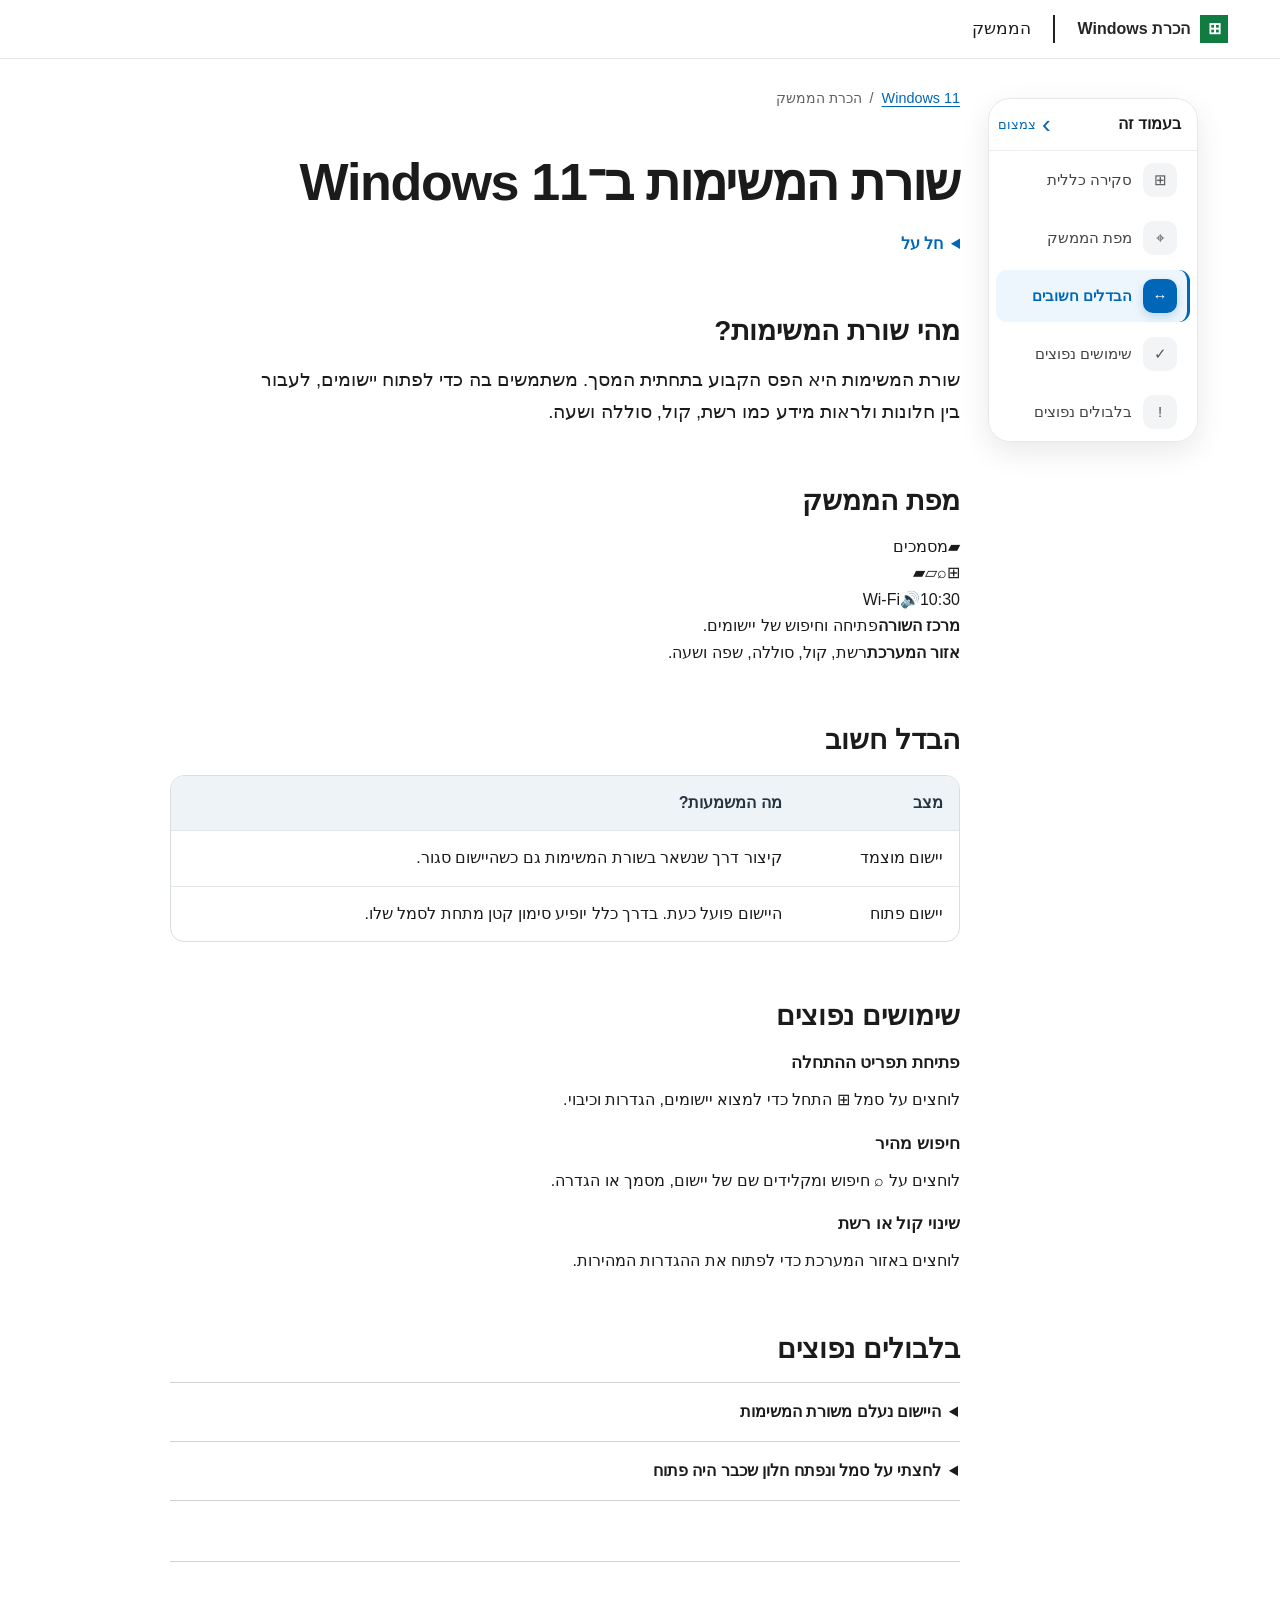
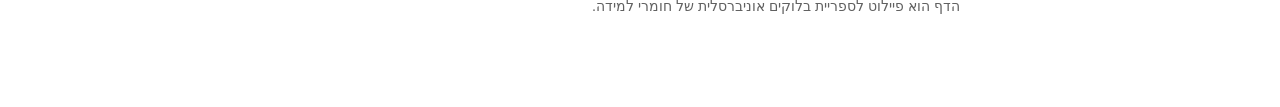
==== windows.html @ 1e99f25c "Add universal learning blocks and pilot pages" ====
<!doctype html>
<html lang="he" dir="rtl">
<head>
  <meta charset="utf-8"><meta name="viewport" content="width=device-width, initial-scale=1">
  <meta name="description" content="מדריך בעברית להכרת שורת המשימות ב־Windows 11">
  <title>שורת המשימות ב־Windows 11</title><link rel="stylesheet" href="assets/styles.css">
</head>
<body>
  <a class="skip-link" href="#main">דלגו לתוכן</a>
  <header class="site-header"><div class="header-inner"><a class="brand" href="./"><span class="brand-mark windows" aria-hidden="true">⊞</span><span>הכרת Windows</span></a><span class="section-name">הממשק</span></div></header>
  <div class="page-shell">
    <aside class="toc" id="page-toc" aria-label="תוכן העניינים"><div class="toc-heading"><p class="toc-title">בעמוד זה</p><button class="toc-toggle" type="button" aria-controls="page-toc" aria-expanded="true" title="צמצום תפריט התוכן"><span class="toggle-icon" aria-hidden="true">›</span><span class="toggle-label">צמצום</span></button></div><nav>
      <a class="active" href="#overview"><span class="toc-icon">⊞</span><span class="toc-text">סקירה כללית</span></a>
      <a href="#map"><span class="toc-icon">⌖</span><span class="toc-text">מפת הממשק</span></a>
      <a href="#distinctions"><span class="toc-icon">↔</span><span class="toc-text">הבדלים חשובים</span></a>
      <a href="#uses"><span class="toc-icon">✓</span><span class="toc-text">שימושים נפוצים</span></a>
      <a href="#problems"><span class="toc-icon">!</span><span class="toc-text">בלבולים נפוצים</span></a>
    </nav></aside>
    <main id="main" class="article">
      <nav class="breadcrumbs" aria-label="פירורי לחם"><a href="./">Windows 11</a><span>/</span><span>הכרת הממשק</span></nav>
      <h1>שורת המשימות ב־Windows 11</h1>
      <details class="applies-to"><summary>חל על</summary><p>Windows 11 בתצורת ברירת המחדל. מיקום הסמלים עשוי להשתנות לאחר התאמה אישית.</p></details>
      <section id="overview" data-block="lead"><h2>מהי שורת המשימות?</h2><p class="lead">שורת המשימות היא הפס הקבוע בתחתית המסך. משתמשים בה כדי לפתוח יישומים, לעבור בין חלונות ולראות מידע כמו רשת, קול, סוללה ושעה.</p></section>
      <section id="map" data-block="interface-map"><h2>מפת הממשק</h2><div class="interface-map"><div class="interface-screen" role="img" aria-label="הדמיה של שולחן העבודה ושורת המשימות ב־Windows 11"><div class="desktop-area"><div class="desktop-icon"><span class="desktop-icon-symbol">▰</span><span>מסמכים</span></div></div><div class="taskbar"><div></div><div class="taskbar-center"><span class="taskbar-icon">⊞</span><span class="taskbar-icon">⌕</span><span class="taskbar-icon">▱</span><span class="taskbar-icon">▰</span></div><div class="taskbar-system"><span>Wi‑Fi</span><span>🔊</span><span>10:30</span></div></div></div><div class="callout-grid"><div class="callout-card"><strong>מרכז השורה</strong>פתיחה וחיפוש של יישומים.</div><div class="callout-card"><strong>אזור המערכת</strong>רשת, קול, סוללה, שפה ושעה.</div></div></div></section>
      <section id="distinctions" data-block="distinction"><h2>הבדל חשוב</h2><div class="info-table table-wrap"><table><thead><tr><th>מצב</th><th>מה המשמעות?</th></tr></thead><tbody><tr><td>יישום מוצמד</td><td>קיצור דרך שנשאר בשורת המשימות גם כשהיישום סגור.</td></tr><tr><td>יישום פתוח</td><td>היישום פועל כעת. בדרך כלל יופיע סימון קטן מתחת לסמל שלו.</td></tr></tbody></table></div></section>
      <section id="uses" data-block="common-uses"><h2>שימושים נפוצים</h2><div class="step-list"><article class="step-card"><div><h3>פתיחת תפריט ההתחלה</h3><p>לוחצים על סמל <span class="ui-token">⊞ התחל</span> כדי למצוא יישומים, הגדרות וכיבוי.</p></div></article><article class="step-card"><div><h3>חיפוש מהיר</h3><p>לוחצים על <span class="ui-token">⌕ חיפוש</span> ומקלידים שם של יישום, מסמך או הגדרה.</p></div></article><article class="step-card"><div><h3>שינוי קול או רשת</h3><p>לוחצים באזור המערכת כדי לפתוח את ההגדרות המהירות.</p></div></article></div></section>
      <section id="problems" data-block="troubleshooting"><h2>בלבולים נפוצים</h2><div class="accordion"><details><summary>היישום נעלם משורת המשימות</summary><p>כנראה שהוא היה פתוח אך לא מוצמד. פותחים אותו שוב ובוחרים “הצמד לשורת המשימות”.</p></details><details><summary>לחצתי על סמל ונפתח חלון שכבר היה פתוח</summary><p>הסמל משמש גם לפתיחת היישום וגם למעבר לחלון קיים. חפשו את הסימון שמתחת לסמל.</p></details></div></section>
      <footer class="article-footer"><p>הדף הוא פיילוט לספריית בלוקים אוניברסלית של חומרי למידה.</p></footer>
    </main>
  </div><script src="assets/main.js"></script>
</body></html>
---- assets/styles.css ----
:root {
  --blue: #0067b8;
  --blue-dark: #004e8c;
  --green: #107c41;
  --text: #1b1b1b;
  --muted: #616161;
  --line: #d1d1d1;
  --soft: #f5f5f5;
  --tip: #f0f8f4;
  --white: #fff;
  font-family: "Segoe UI", Arial, sans-serif;
  color: var(--text);
  background: var(--white);
  scroll-behavior: smooth;
}

* { box-sizing: border-box; }
body { margin: 0; font-size: 1rem; line-height: 1.65; }
body, .site-header, .page-shell, .article { direction: rtl; text-align: right; }
a { color: var(--blue); text-underline-offset: .18em; }
button, summary { font: inherit; }
code { font-family: Consolas, "Courier New", monospace; }

.skip-link { position: absolute; top: -4rem; right: 1rem; z-index: 20; padding: .6rem 1rem; background: #fff; border: 2px solid var(--blue); }
.skip-link:focus { top: 1rem; }

.site-header { border-bottom: 1px solid #e5e5e5; background: #fff; }
.header-inner { max-width: 1240px; height: 58px; margin: auto; padding: 0 32px; display: flex; align-items: center; gap: 22px; }
.brand { display: flex; align-items: center; gap: 10px; color: #262626; font-weight: 600; text-decoration: none; }
.brand-mark { width: 28px; height: 28px; display: grid; place-items: center; color: white; background: var(--green); font-weight: 700; }
.section-name { padding-inline-start: 22px; border-inline-start: 2px solid #222; font-size: 1.05rem; }

.page-shell { max-width: 1180px; margin: auto; padding: 0 32px 72px; }
.article { width: min(790px, calc(100% - 238px)); margin-inline-start: 238px; margin-inline-end: auto; transition: width .22s ease, margin .22s ease; }
.toc { position: fixed; z-index: 10; top: 98px; inset-inline-start: max(24px, calc((100vw - 1180px) / 2 + 32px)); width: 210px; max-height: calc(100vh - 122px); overflow-y: auto; background: rgba(255,255,255,.98); border: 1px solid #e7e7e7; border-radius: 22px; box-shadow: 0 10px 30px rgba(0,0,0,.09); transition: width .22s ease, box-shadow .22s ease; }
.toc-heading { min-height: 52px; display: flex; align-items: center; justify-content: space-between; gap: 8px; border-bottom: 1px solid #ededed; }
.toc-title { margin: 0; padding-inline-start: 16px; font-weight: 600; white-space: nowrap; }
.toc-toggle { min-width: 46px; min-height: 46px; padding: 0 9px; display: flex; align-items: center; justify-content: center; gap: 6px; color: var(--blue); background: transparent; border: 0; cursor: pointer; }
.toggle-icon { font-size: 1.65rem; line-height: 1; transition: transform .22s ease; }
.toggle-label { font-size: .82rem; }
.toc nav { display: flex; flex-direction: column; }
.toc a { min-height: 46px; margin: 3px 7px; padding: 9px 10px; display: flex; align-items: center; gap: 11px; color: #444; border-inline-start: 3px solid transparent; border-radius: 11px; text-decoration: none; font-size: .93rem; white-space: nowrap; }
.toc-icon { width: 34px; height: 34px; flex: 0 0 34px; display: grid; place-items: center; color: #555; background: #f2f4f6; border-radius: 10px; }
.toc-icon svg { width: 21px; height: 21px; fill: none; stroke: currentColor; stroke-width: 1.8; stroke-linecap: round; stroke-linejoin: round; }
.toc a:hover { color: var(--blue); background: #f5f8fb; }
.toc a.active { color: var(--blue); background: #edf6fc; border-inline-start-color: var(--blue); font-weight: 600; }
.toc a.active .toc-icon { color: var(--blue); }
.toc a.active .toc-icon { color: #fff; background: var(--blue); box-shadow: 0 4px 10px rgba(0,103,184,.22); }

body.toc-collapsed .toc { width: 66px; border-radius: 20px; box-shadow: 0 8px 24px rgba(0,0,0,.09); }
body.toc-collapsed .toc-title,
body.toc-collapsed .toggle-label,
body.toc-collapsed .toc-text { display: none; }
body.toc-collapsed .toc-heading { justify-content: center; }
body.toc-collapsed .toggle-icon { transform: rotate(180deg); }
body.toc-collapsed .toc a { justify-content: center; margin-inline: 7px; padding-inline: 0; }
body.toc-collapsed .article { width: min(870px, calc(100% - 82px)); margin-inline-start: 82px; margin-inline-end: auto; }

.article { min-width: 0; }
.breadcrumbs { display: flex; gap: 8px; margin: 28px 0 42px; color: var(--muted); font-size: .9rem; }
h1 { margin: 0 0 18px; font-size: clamp(2.2rem, 5vw, 3.25rem); line-height: 1.15; font-weight: 600; letter-spacing: -.025em; }
h2 { margin: 3.5rem 0 1rem; font-size: 1.75rem; line-height: 1.25; font-weight: 600; }
h3 { margin: 0 0 .2rem; font-size: 1.05rem; }
p { margin: .65rem 0 1rem; }
.lead { max-width: 720px; font-size: 1.16rem; line-height: 1.7; }

.applies-to { width: fit-content; margin: 0 0 32px; color: var(--muted); }
.applies-to summary { color: var(--blue); cursor: pointer; font-weight: 600; }
.applies-to p { margin: 8px 0 0; padding: 10px 16px; background: var(--soft); border-inline-start: 3px solid var(--blue); }

.example-strip { margin: 28px 0; padding: 22px 24px; display: grid; grid-template-columns: minmax(190px, auto) 1fr auto; align-items: center; gap: 24px; background: var(--soft); border-top: 4px solid var(--green); }
.example-strip p { margin: 0; }
.example-label { display: block; color: var(--muted); font-size: .82rem; }
.example-strip code { font-size: 1.12rem; font-weight: 600; }
.copy-button { padding: 7px 14px; color: var(--blue); background: #fff; border: 1px solid var(--blue); cursor: pointer; }
.copy-button:hover, .copy-button:focus-visible { color: #fff; background: var(--blue); }

.syntax-box { margin: 16px 0 22px; padding: 18px 22px; overflow-x: auto; color: #fff; background: #243441; font-size: 1.05rem; }
.table-wrap { margin: 18px 0 30px; overflow-x: auto; }
table { width: 100%; direction: rtl; border-collapse: collapse; text-align: right; }
thead, tbody, tr, th, td { direction: rtl; text-align: right; }
th, td { padding: 14px 16px; border: 1px solid var(--line); vertical-align: top; }
th { background: #f2f2f2; font-weight: 600; }

.excel-demo { max-width: 680px; margin: 24px 0 34px auto; overflow: hidden; direction: rtl; border: 1px solid #9b9b9b; border-radius: 4px; box-shadow: 0 7px 20px rgba(0,0,0,.12); font-family: Calibri, "Segoe UI", sans-serif; }
.excel-titlebar { min-height: 35px; padding: 5px 12px; display: flex; align-items: center; gap: 10px; color: #fff; background: #217346; font-size: .9rem; }
.excel-app { width: 24px; height: 24px; display: grid; place-items: center; background: #185c37; font-weight: 700; }
.excel-ribbon { min-height: 38px; padding: 7px 54px 6px 12px; display: flex; gap: 28px; color: #333; background: #fff; border-bottom: 1px solid #c8c8c8; font-size: .83rem; }
.formula-row { display: grid; grid-template-columns: 68px 1fr; direction: rtl; border-bottom: 1px solid #b8b8b8; background: #fafafa; }
.name-box { min-height: 36px; padding: 7px 8px; display: grid; place-items: center; border-inline-end: 1px solid #b8b8b8; font-size: .84rem; }
.formula-bar { min-height: 36px; padding: 6px 12px; display: flex; align-items: center; gap: 14px; direction: ltr; }
.formula-bar span { color: var(--muted); font-style: italic; }
.sheet { display: grid; grid-template-columns: 42px repeat(3, minmax(112px, 1fr)); direction: rtl; background: white; }
.corner, .col-head, .row-head, .cell { min-height: 34px; padding: 5px 10px; border-inline-end: 1px solid #d7d7d7; border-bottom: 1px solid #d7d7d7; }
.corner, .col-head, .row-head { display: grid; place-items: center; padding: 4px; background: #e9e9e9; color: #444; font-size: .82rem; }
.cell { direction: rtl; text-align: right; background: #fff; }
.cell.heading { direction: rtl; font-weight: 600; }
.cell.selected { position: relative; z-index: 1; padding: 4px 9px; border: 2px solid var(--green); font-weight: 600; }
.cell.selected::after { content: ""; position: absolute; left: -4px; bottom: -4px; width: 6px; height: 6px; background: var(--green); }
.active-row { color: #fff; background: var(--green); }

.info-table table { overflow: hidden; border-collapse: separate; border-spacing: 0; border: 1px solid #d8dee3; border-radius: 14px; }
.info-table th, .info-table td { border: 0; border-bottom: 1px solid #e2e6e9; }
.info-table th { color: #243441; background: #eef3f7; }
.info-table tbody tr:last-child td { border-bottom: 0; }
.info-table tbody tr:hover td { background: #f8fafb; }

.tip { margin: 14px 0; padding: 18px 20px; display: grid; grid-template-columns: 28px 1fr; gap: 12px; background: var(--tip); border-inline-start: 4px solid var(--green); }
.tip > span { color: var(--green); font-weight: 700; }
.tip p { margin: 0; }

.accordion { border-top: 1px solid var(--line); }
.accordion details { border-bottom: 1px solid var(--line); }
.accordion summary { padding: 16px 2px; cursor: pointer; font-weight: 600; }
.accordion summary:hover { color: var(--blue); }
.accordion details p { padding: 0 22px 14px; }
.article-footer { margin-top: 60px; padding-top: 22px; color: var(--muted); border-top: 1px solid var(--line); font-size: .9rem; }

:focus-visible { outline: 3px solid #ffb900; outline-offset: 2px; }

@media (max-width: 880px) {
  .header-inner, .page-shell { padding-inline: 20px; }
  .toc { top: 76px; inset-inline-start: 12px; width: min(280px, calc(100vw - 24px)); max-height: calc(100vh - 92px); border: 1px solid var(--line); box-shadow: 0 8px 28px rgba(0,0,0,.12); }
  .article { width: calc(100% - 76px); margin-inline-start: 76px; margin-inline-end: auto; }
  body.toc-collapsed .toc { width: 54px; }
  body.toc-collapsed .article { width: calc(100% - 70px); margin-inline-start: 70px; margin-inline-end: auto; }
  .breadcrumbs { margin-bottom: 30px; }
}

@media (max-width: 560px) {
  .header-inner { height: 54px; padding-inline: 16px; }
  .section-name { display: none; }
  .page-shell { padding-inline: 16px; }
  .toc { inset-inline-start: 8px; }
  .article, body.toc-collapsed .article { width: calc(100% - 58px); margin-inline-start: 58px; margin-inline-end: auto; }
  .example-strip { grid-template-columns: 1fr; gap: 10px; padding: 18px; }
  .copy-button { width: fit-content; }
  h1 { font-size: 2.1rem; }
  h2 { margin-top: 2.8rem; font-size: 1.5rem; }
  th, td { min-width: 135px; padding: 11px 12px; }
}

@media print {
  .site-header, .toc, .copy-button, .skip-link { display: none; }
  .page-shell { display: block; max-width: 800px; padding: 0; }
  .breadcrumbs { margin-top: 0; }
  body { font-size: 11pt; }
  h2 { break-after: avoid; }
  table, .tip, .excel-demo { break-inside: avoid; }
}
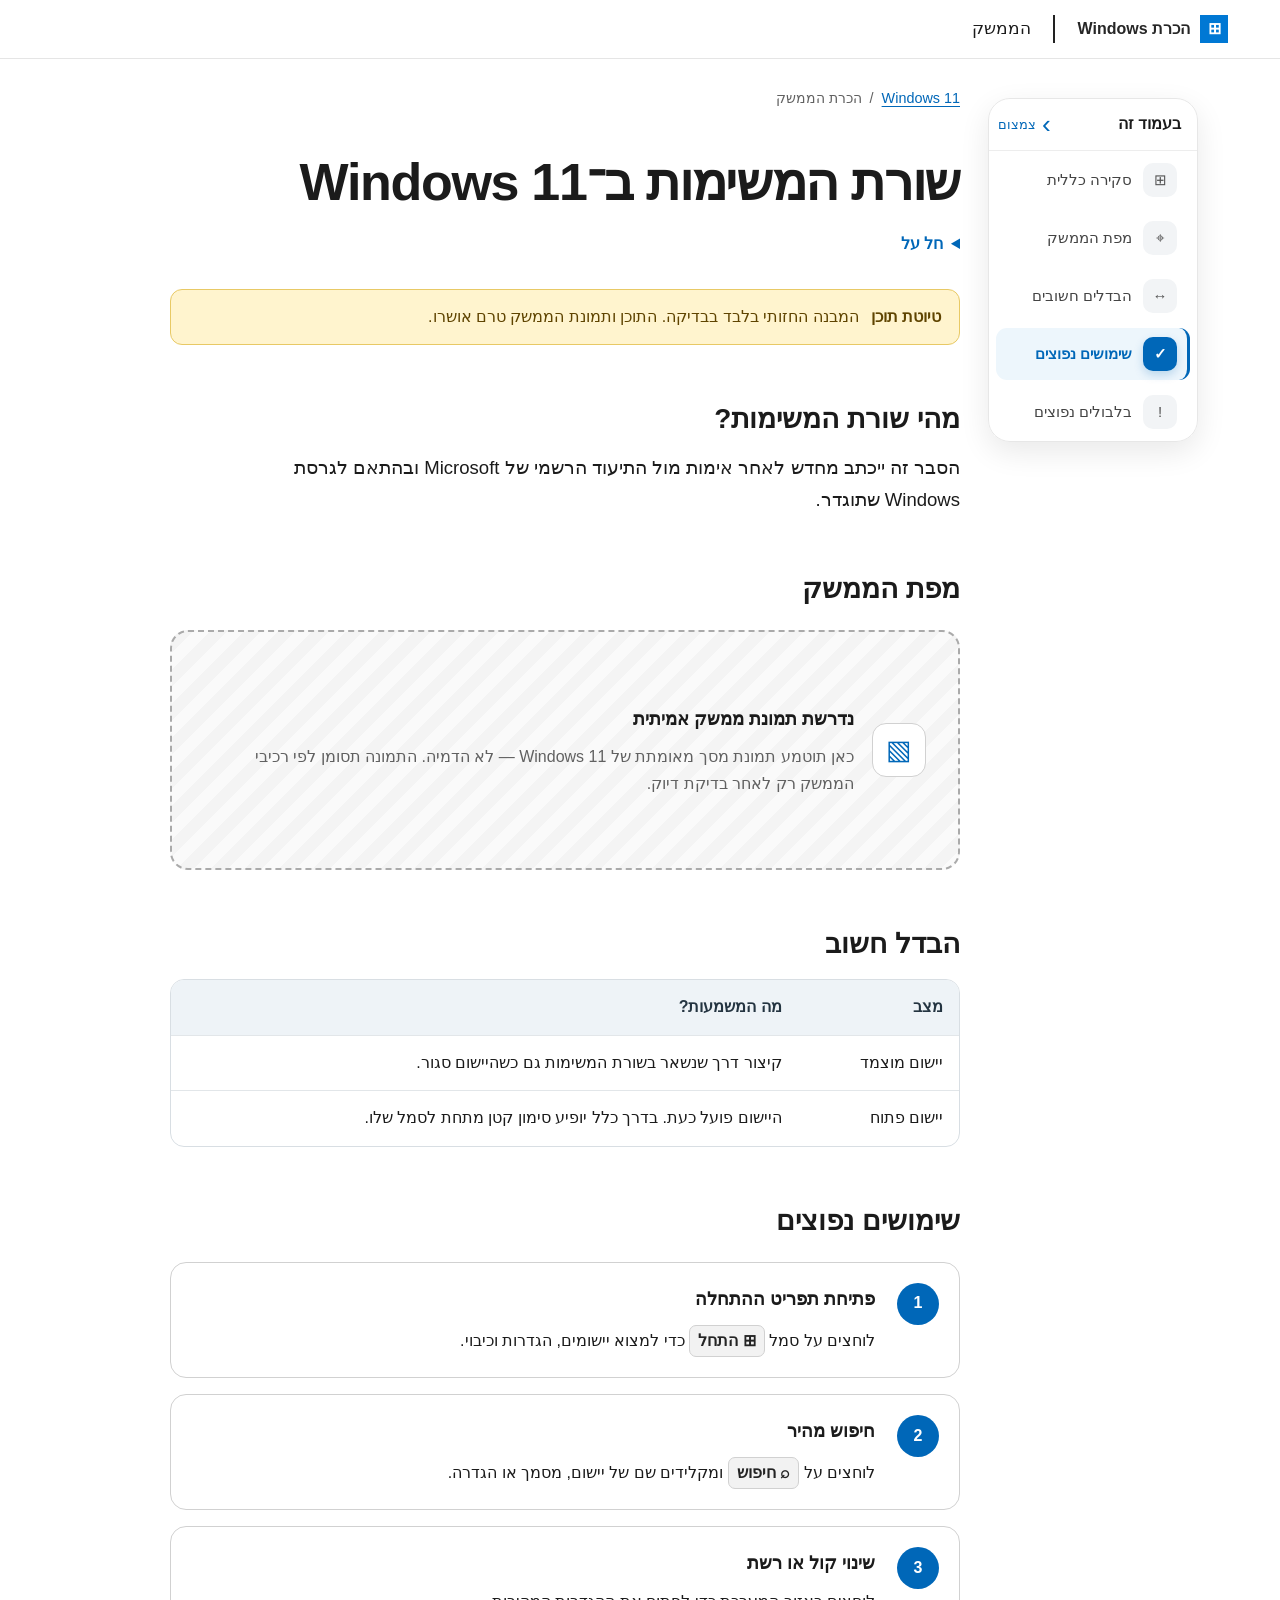
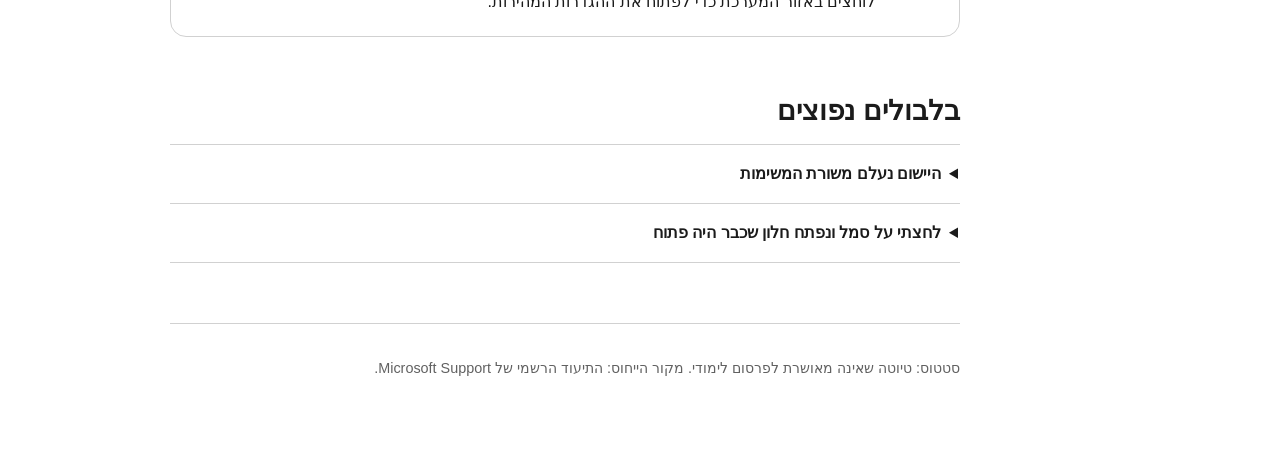
==== commit f4a278ff: "Mark Windows guide as unverified and require real screenshot" ====
--- a/windows.html
+++ b/windows.html
@@ -20,12 +20,13 @@
       <nav class="breadcrumbs" aria-label="פירורי לחם"><a href="./">Windows 11</a><span>/</span><span>הכרת הממשק</span></nav>
       <h1>שורת המשימות ב־Windows 11</h1>
       <details class="applies-to"><summary>חל על</summary><p>Windows 11 בתצורת ברירת המחדל. מיקום הסמלים עשוי להשתנות לאחר התאמה אישית.</p></details>
-      <section id="overview" data-block="lead"><h2>מהי שורת המשימות?</h2><p class="lead">שורת המשימות היא הפס הקבוע בתחתית המסך. משתמשים בה כדי לפתוח יישומים, לעבור בין חלונות ולראות מידע כמו רשת, קול, סוללה ושעה.</p></section>
-      <section id="map" data-block="interface-map"><h2>מפת הממשק</h2><div class="interface-map"><div class="interface-screen" role="img" aria-label="הדמיה של שולחן העבודה ושורת המשימות ב־Windows 11"><div class="desktop-area"><div class="desktop-icon"><span class="desktop-icon-symbol">▰</span><span>מסמכים</span></div></div><div class="taskbar"><div></div><div class="taskbar-center"><span class="taskbar-icon">⊞</span><span class="taskbar-icon">⌕</span><span class="taskbar-icon">▱</span><span class="taskbar-icon">▰</span></div><div class="taskbar-system"><span>Wi‑Fi</span><span>🔊</span><span>10:30</span></div></div></div><div class="callout-grid"><div class="callout-card"><strong>מרכז השורה</strong>פתיחה וחיפוש של יישומים.</div><div class="callout-card"><strong>אזור המערכת</strong>רשת, קול, סוללה, שפה ושעה.</div></div></div></section>
+      <div class="draft-banner" role="status"><strong>טיוטת תוכן</strong><span>המבנה החזותי בלבד בבדיקה. התוכן ותמונת הממשק טרם אושרו.</span></div>
+      <section id="overview" data-block="lead"><h2>מהי שורת המשימות?</h2><p class="lead">הסבר זה ייכתב מחדש לאחר אימות מול התיעוד הרשמי של Microsoft ובהתאם לגרסת Windows שתוגדר.</p></section>
+      <section id="map" data-block="interface-map"><h2>מפת הממשק</h2><div class="image-needed" role="note"><span aria-hidden="true">▧</span><div><strong>נדרשת תמונת ממשק אמיתית</strong><p>כאן תוטמע תמונת מסך מאומתת של Windows 11 — לא הדמיה. התמונה תסומן לפי רכיבי הממשק רק לאחר בדיקת דיוק.</p></div></div></section>
       <section id="distinctions" data-block="distinction"><h2>הבדל חשוב</h2><div class="info-table table-wrap"><table><thead><tr><th>מצב</th><th>מה המשמעות?</th></tr></thead><tbody><tr><td>יישום מוצמד</td><td>קיצור דרך שנשאר בשורת המשימות גם כשהיישום סגור.</td></tr><tr><td>יישום פתוח</td><td>היישום פועל כעת. בדרך כלל יופיע סימון קטן מתחת לסמל שלו.</td></tr></tbody></table></div></section>
       <section id="uses" data-block="common-uses"><h2>שימושים נפוצים</h2><div class="step-list"><article class="step-card"><div><h3>פתיחת תפריט ההתחלה</h3><p>לוחצים על סמל <span class="ui-token">⊞ התחל</span> כדי למצוא יישומים, הגדרות וכיבוי.</p></div></article><article class="step-card"><div><h3>חיפוש מהיר</h3><p>לוחצים על <span class="ui-token">⌕ חיפוש</span> ומקלידים שם של יישום, מסמך או הגדרה.</p></div></article><article class="step-card"><div><h3>שינוי קול או רשת</h3><p>לוחצים באזור המערכת כדי לפתוח את ההגדרות המהירות.</p></div></article></div></section>
       <section id="problems" data-block="troubleshooting"><h2>בלבולים נפוצים</h2><div class="accordion"><details><summary>היישום נעלם משורת המשימות</summary><p>כנראה שהוא היה פתוח אך לא מוצמד. פותחים אותו שוב ובוחרים “הצמד לשורת המשימות”.</p></details><details><summary>לחצתי על סמל ונפתח חלון שכבר היה פתוח</summary><p>הסמל משמש גם לפתיחת היישום וגם למעבר לחלון קיים. חפשו את הסימון שמתחת לסמל.</p></details></div></section>
-      <footer class="article-footer"><p>הדף הוא פיילוט לספריית בלוקים אוניברסלית של חומרי למידה.</p></footer>
+      <footer class="article-footer"><p>סטטוס: טיוטה שאינה מאושרת לפרסום לימודי. מקור הייחוס: התיעוד הרשמי של Microsoft Support.</p></footer>
     </main>
   </div><script src="assets/main.js"></script>
 </body></html>
--- a/assets/styles.css
+++ b/assets/styles.css
@@ -8,6 +8,8 @@
   --soft: #f5f5f5;
   --tip: #f0f8f4;
   --white: #fff;
+  --gmail: #c5221f;
+  --windows: #0078d4;
   font-family: "Segoe UI", Arial, sans-serif;
   color: var(--text);
   background: var(--white);
@@ -28,6 +30,8 @@
 .header-inner { max-width: 1240px; height: 58px; margin: auto; padding: 0 32px; display: flex; align-items: center; gap: 22px; }
 .brand { display: flex; align-items: center; gap: 10px; color: #262626; font-weight: 600; text-decoration: none; }
 .brand-mark { width: 28px; height: 28px; display: grid; place-items: center; color: white; background: var(--green); font-weight: 700; }
+.brand-mark.gmail { background: var(--gmail); }
+.brand-mark.windows { background: var(--windows); }
 .section-name { padding-inline-start: 22px; border-inline-start: 2px solid #222; font-size: 1.05rem; }
 
 .page-shell { max-width: 1180px; margin: auto; padding: 0 32px 72px; }
@@ -116,6 +120,95 @@
 .accordion details p { padding: 0 22px 14px; }
 .article-footer { margin-top: 60px; padding-top: 22px; color: var(--muted); border-top: 1px solid var(--line); font-size: .9rem; }
 
+.step-list { display: grid; gap: 16px; margin: 24px 0 34px; counter-reset: steps; }
+.step-card { position: relative; display: grid; grid-template-columns: 48px 1fr; gap: 16px; padding: 20px; border: 1px solid var(--line); border-radius: 16px; background: var(--white); }
+.step-card::before { counter-increment: steps; content: counter(steps); width: 42px; height: 42px; display: grid; place-items: center; color: #fff; background: var(--blue); border-radius: 50%; font-weight: 700; }
+.step-card h3 { margin-top: 2px; font-size: 1.12rem; }
+.step-card p { margin-bottom: 0; }
+.ui-token { display: inline-flex; align-items: center; gap: 7px; padding: 2px 8px; color: #242424; background: #f2f2f2; border: 1px solid #d1d1d1; border-radius: 7px; font-weight: 600; white-space: nowrap; }
+.ui-token svg { width: 18px; height: 18px; fill: none; stroke: currentColor; stroke-width: 1.8; stroke-linecap: round; stroke-linejoin: round; }
+
+.interface-map { margin: 24px 0 34px; padding: 18px; border: 1px solid #d6dce1; border-radius: 18px; background: #f7f9fb; }
+.interface-screen { min-height: 360px; display: grid; grid-template-rows: 1fr 52px; overflow: hidden; border: 1px solid #aab4bd; border-radius: 12px; background: linear-gradient(145deg,#d9efff,#f5fbff 52%,#cfe4f6); box-shadow: 0 10px 26px rgba(0,0,0,.11); }
+.desktop-area { position: relative; padding: 22px; }
+.desktop-icon { width: 62px; display: grid; justify-items: center; gap: 5px; color: #17324a; font-size: .75rem; text-align: center; }
+.desktop-icon-symbol { width: 42px; height: 42px; display: grid; place-items: center; color: #fff; background: #f2b84b; border-radius: 8px; box-shadow: 0 3px 8px rgba(0,0,0,.13); font-size: 1.25rem; }
+.taskbar { display: grid; grid-template-columns: 1fr auto 1fr; align-items: center; padding: 0 14px; direction: ltr; background: rgba(249,252,255,.92); border-top: 1px solid rgba(120,140,155,.28); backdrop-filter: blur(12px); }
+.taskbar-center { display: flex; gap: 8px; }
+.taskbar-icon { width: 36px; height: 36px; display: grid; place-items: center; border-radius: 8px; color: #18415f; background: rgba(255,255,255,.65); border: 1px solid rgba(0,0,0,.05); font-weight: 700; }
+.taskbar-system { justify-self: end; display: flex; align-items: center; gap: 10px; font-size: .78rem; }
+.callout-grid { display: grid; grid-template-columns: repeat(2,minmax(0,1fr)); gap: 12px; margin-top: 16px; }
+.callout-card { padding: 14px 16px; border-radius: 12px; background: #fff; border: 1px solid #dce2e7; }
+.callout-card strong { display: block; margin-bottom: 3px; color: var(--blue-dark); }
+
+.notice { margin: 18px 0; padding: 18px 20px; display: grid; grid-template-columns: 28px 1fr; gap: 12px; border-radius: 14px; background: #fff8e1; border-inline-start: 4px solid #c99700; }
+.notice-icon { font-weight: 800; color: #8a6500; }
+.draft-banner { margin: 0 0 28px; padding: 14px 18px; display: flex; align-items: center; gap: 12px; color: #5f4400; background: #fff4ce; border: 1px solid #e8c965; border-radius: 12px; }
+.draft-banner strong { flex: 0 0 auto; }
+.image-needed { min-height: 240px; margin: 24px 0 34px; padding: 32px; display: grid; grid-template-columns: 54px 1fr; align-items: center; gap: 18px; color: var(--muted); background: repeating-linear-gradient(-45deg,#fafafa,#fafafa 12px,#f4f4f4 12px,#f4f4f4 24px); border: 2px dashed #aaa; border-radius: 18px; }
+.image-needed > span { width: 54px; height: 54px; display: grid; place-items: center; color: var(--blue); background: #fff; border: 1px solid var(--line); border-radius: 14px; font-size: 1.7rem; }
+.image-needed strong { display: block; color: var(--text); font-size: 1.15rem; }
+.image-needed p { margin-bottom: 0; }
+
+/* Internal component catalog */
+.catalog-page { color: #242424; background: #f5f7fa; }
+.catalog-header { max-width: 1180px; margin: 0 auto; padding: 64px 32px 34px; display: flex; justify-content: space-between; align-items: end; gap: 24px; }
+.catalog-header h1 { margin: 6px 0 8px; font-size: clamp(2.25rem,5vw,3.8rem); }
+.catalog-header p { margin: 0; color: #616161; font-size: 1.1rem; }
+.catalog-kicker, .component-label, .source-label { color: #0f6cbd; font-size: .78rem; font-weight: 700; letter-spacing: .04em; }
+.catalog-main { max-width: 1180px; margin: 0 auto 80px; padding: 0 32px; }
+.catalog-nav { position: sticky; top: 12px; z-index: 5; margin-bottom: 24px; padding: 8px; display: flex; gap: 4px; overflow-x: auto; background: rgba(255,255,255,.9); border: 1px solid #e2e5e9; border-radius: 16px; box-shadow: 0 8px 24px rgba(0,0,0,.06); backdrop-filter: blur(12px); }
+.catalog-nav a { padding: 9px 15px; color: #424242; border-radius: 10px; text-decoration: none; white-space: nowrap; }
+.catalog-nav a:hover { color: #0f6cbd; background: #eef6fc; }
+.catalog-section { margin: 22px 0; padding: 34px; background: #fff; border: 1px solid #e2e5e9; border-radius: 24px; box-shadow: 0 14px 38px rgba(31,41,55,.05); }
+.section-intro { display: flex; gap: 16px; align-items: start; margin-bottom: 30px; }
+.section-intro > span { width: 42px; height: 42px; display: grid; place-items: center; color: #0f6cbd; background: #eef6fc; border-radius: 12px; font-weight: 700; }
+.section-intro h2 { margin: 0 0 4px; font-size: 1.7rem; }
+.section-intro p { margin: 0; color: #616161; }
+.token-grid { display: grid; grid-template-columns: 1.25fr 1fr 1fr; gap: 16px; }
+.token-card, .component-stage { padding: 22px; border: 1px solid #e1e4e8; border-radius: 18px; }
+.token-card h3 { margin-bottom: 16px; }
+.type-spec { margin: 0; }
+.type-spec > div { padding: 9px 0; display: flex; justify-content: space-between; align-items: baseline; gap: 16px; border-bottom: 1px solid #eee; }
+.type-spec > div:last-child { border: 0; }
+.type-spec dt, .type-spec dd { margin: 0; }
+.type-spec dd { color: #616161; direction: ltr; font-size: .82rem; }
+.type-title { font-size: 26pt; line-height: 1.08; font-weight: 700; }
+.type-lead { font-size: 11.5pt; line-height: 1.32; }
+.type-h2 { font-size: 18pt; line-height: 1.12; font-weight: 700; }
+.type-h3 { font-size: 14.5pt; line-height: 1.18; font-weight: 600; }
+.swatches { display: grid; gap: 10px; }
+.swatches > div { display: flex; align-items: center; gap: 12px; }
+.swatches i { width: 42px; height: 42px; flex: 0 0 auto; background: var(--swatch); border: 1px solid #d1d1d1; border-radius: 12px; }
+.swatches code { color: #616161; font-size: .76rem; }
+.spacing-list { display: grid; gap: 9px; }
+.spacing-list span { min-height: 28px; padding-inline-start: calc(var(--space) * 2); display: flex; align-items: center; border-inline-start: var(--space) solid #0f6cbd; background: #f5f5f5; font-size: .83rem; }
+.microcopy { color: #616161; font-size: .8rem; }
+.component-stage { margin-top: 14px; }
+.component-stage > .lead { margin-bottom: 0; }
+.component-label { margin: 0 0 15px; direction: ltr; text-align: left; }
+.image-role-grid { display: grid; grid-template-columns: repeat(12,1fr); align-items: end; gap: 16px; }
+.image-role { margin: 0; }
+.image-role.wide { grid-column: span 7; }.image-role.medium { grid-column: span 5; }.image-role.square { grid-column: span 4; }.image-role.portrait { grid-column: span 3; }.image-role.small { grid-column: span 5; }
+.ratio-box { display: grid; place-items: center; aspect-ratio: var(--ratio); min-height: 90px; color: #31546f; background: linear-gradient(135deg,#eef6fc,#dceefb); border: 1px solid #b9d8ee; border-radius: 14px; }
+.wide .ratio-box { --ratio:2.37/1; }.medium .ratio-box { --ratio:1.8/1; }.square .ratio-box { --ratio:1/1; }.portrait .ratio-box { --ratio:7/10; }.small .ratio-box { --ratio:1.45/1; }
+.image-role figcaption { padding: 9px 3px 0; display: flex; justify-content: space-between; gap: 8px; color: #616161; font-size: .78rem; }
+.image-role figcaption strong { color: #242424; }
+.image-rule { margin-top: 22px; padding: 18px 20px; background: #fff4ce; border-inline-start: 4px solid #c99700; border-radius: 14px; }
+.image-rule p { margin-bottom: 0; }
+.status-row { display: flex; flex-wrap: wrap; gap: 10px; margin-bottom: 20px; }
+.status-pill { padding: 7px 12px; display: inline-flex; align-items: center; width: fit-content; border-radius: 999px; font-size: .82rem; font-weight: 700; }
+.status-pill.draft { color: #5f4400; background: #fff4ce; }.status-pill.review { color: #004e8c; background: #deecf9; }.status-pill.verified { color: #0b5a32; background: #dff6dd; }.status-pill.approved { color: #fff; background: #107c41; }
+.source-card { padding: 18px 20px; display: flex; justify-content: space-between; align-items: center; gap: 18px; background: #f5f5f5; border-radius: 16px; }
+.source-card p { margin: 3px 0 0; color: #616161; }
+.qa-list { margin: 20px 0 0; display: grid; grid-template-columns: repeat(2,minmax(0,1fr)); gap: 10px 28px; }
+
+@media (max-width: 800px) { .token-grid { grid-template-columns: 1fr; } .image-role.wide,.image-role.medium,.image-role.square,.image-role.portrait,.image-role.small { grid-column: span 12; } .catalog-header { align-items: start; flex-direction: column; } }
+@media (max-width: 560px) { .catalog-header,.catalog-main { padding-inline: 16px; } .catalog-section { padding: 22px 18px; border-radius: 18px; } .source-card { align-items: start; flex-direction: column; } .qa-list { grid-template-columns: 1fr; } }
+.contrast-card { margin: 18px 0; padding: 20px; border-radius: 16px; background: #f6f8fa; border: 1px solid #d8dee3; }
+.contrast-card h3 { margin-bottom: 8px; }
+.contrast-card p:last-child { margin-bottom: 0; }
+
 :focus-visible { outline: 3px solid #ffb900; outline-offset: 2px; }
 
 @media (max-width: 880px) {
@@ -138,6 +231,10 @@
   h1 { font-size: 2.1rem; }
   h2 { margin-top: 2.8rem; font-size: 1.5rem; }
   th, td { min-width: 135px; padding: 11px 12px; }
+  .step-card { grid-template-columns: 40px 1fr; padding: 16px; gap: 12px; }
+  .step-card::before { width: 36px; height: 36px; }
+  .callout-grid { grid-template-columns: 1fr; }
+  .interface-screen { min-height: 290px; }
 }
 
 @media print {
